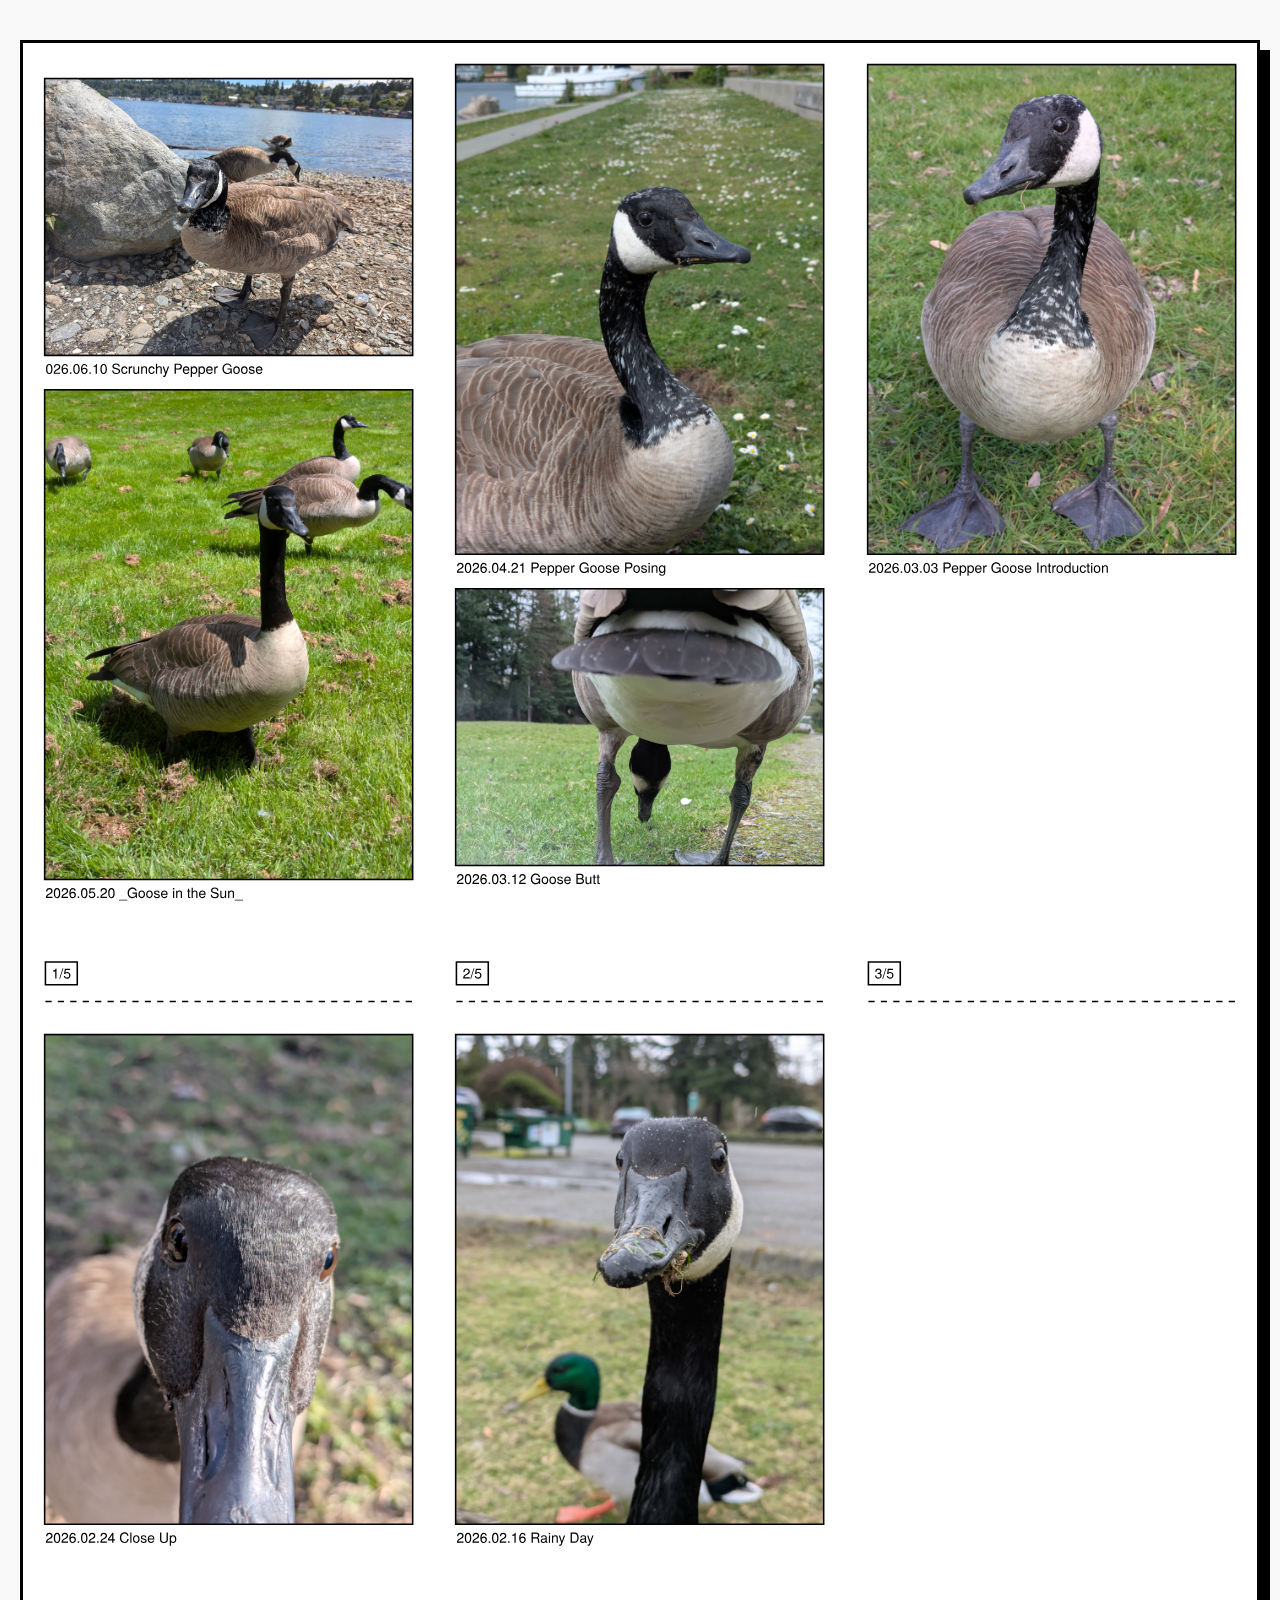
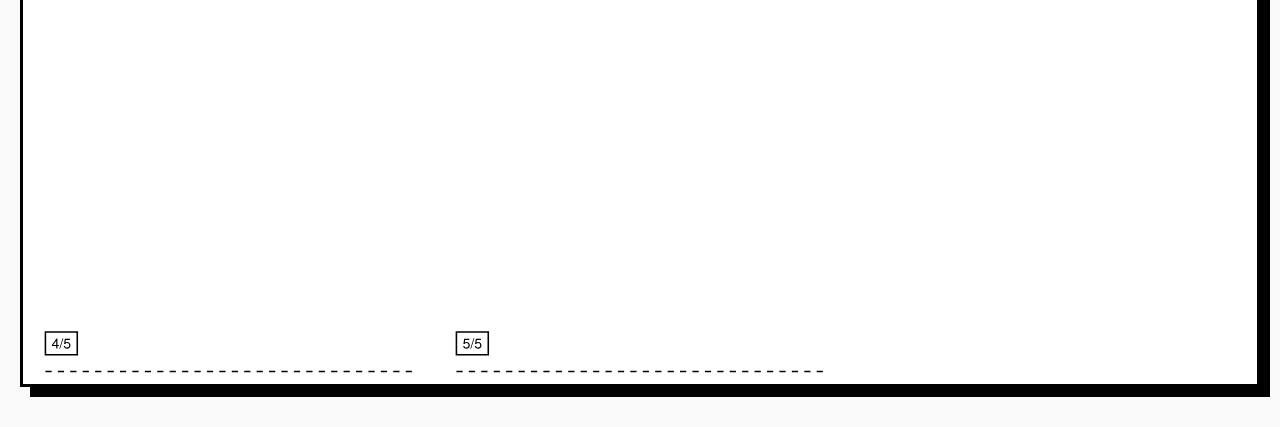
==== goosewall.html @ d91beb02 "Added the goosewall, and tried fixing some print issues." ====
<!DOCTYPE html>
<html lang="en">
  <head>
    <meta charset="utf-8">
    <meta name="viewport" content="width=device-width, initial-scale=1.0">
    <link rel="icon" type="image/x-icon" href="assets/favicon.png">
    <title>9oose.net</title>
        <link rel="stylesheet" href="basic_page_style.css">
  </head>
  <body>
    <main>
      <div class="document-container">
        <div class="svg-column" data-src="goosewall/new-standard-goosewall-1.svg"></div>
        <div class="svg-column" data-src="goosewall/new-standard-goosewall-2.svg"></div>
        <div class="svg-column" data-src="goosewall/new-standard-goosewall-3.svg"></div>
        <div class="svg-column" data-src="goosewall/new-standard-goosewall-4.svg"></div>
        <div class="svg-column" data-src="goosewall/new-standard-goosewall-5.svg"></div>
      </div>
    </main>

    <script>
      // The new Inline Injection Script
      window.addEventListener('load', () => {
          const columns = document.querySelectorAll('.svg-column');

          columns.forEach(async (col) => {
              try {
                  // 1. Fetch the raw SVG file from your server
                  const source = col.getAttribute('data-src');
                  const response = await fetch(source);

                  if (!response.ok) throw new Error("Could not fetch SVG");

                  // 2. Read it as text and inject it directly into the webpage
                  const svgText = await response.text();
                  col.innerHTML = svgText;

                  // 3. Now that it is natively on the page, easily fix the links!
                  const links = col.querySelectorAll('a');
                  links.forEach(link => {
                      link.setAttribute('target', '_top'); // Break out!
                      link.setAttribute('rel', 'noopener noreferrer'); // Security lock
                  });

              } catch (e) {
                  console.error(`Failed to inject ${col.getAttribute('data-src')}:`, e);
              }
          });
      });
    </script>
  </body>
</html>
---- basic_page_style.css ----
/* --------------------------------------
 *  1. MOBILE FIRST (Default Screen Styles)
 *  -------------------------------------- */
body {
    margin: 0;
    padding: 20px;
    background: #f9f9f9;
}

.document-container {
    display: grid;
    grid-template-columns: 1fr;
    gap: 20px;
    margin-bottom: 40px;

    background: white;
    border: 3px solid black;
    box-shadow: 10px 10px 0px black;
    padding: 10px;
}

/* THE FIX: We target the <div> AND the injected <svg>! */
.svg-column,
.svg-column svg {
    width: 100% !important;
    height: auto !important;
    max-width: 100%;
    display: block; /* Removes weird spacing below images */
}

/* --------------------------------------
 *  2. DESKTOP SCREENS
 *  -------------------------------------- */
@media screen and (min-width: 768px) {
    .document-container {
        grid-template-columns: repeat(3, 1fr);
        max-width: 1440px;
        margin: 20px auto 20px auto;
    }
}

/* --------------------------------------
 * 3. PERFECT PRINT SETTINGS
 * -------------------------------------- */
@media print {
    @page {
        size: landscape;
        margin: 0 0 0 0.5in;
    }

    body {
        background: white !important;
        padding: 0 !important;
        margin: 0 !important; /* Ensure screen margin: 0; padding: 20px; is wiped out */
    }

    .document-container {
        /* Force clear the screen layout settings */
        display: flex !important;
        flex-direction: row !important;
        flex-wrap: wrap !important;

        /* Wipe out the 20px grid gap and use standard margins for safety */
        gap: 0 !important;
        row-gap: 0 !important;
        column-gap: 0 !important;

        /* Wipe out the 40px bottom margin completely */
        margin: 0 !important;
        padding: 0 !important;
        height: auto !important;
        min-height: 0 !important;

        background: transparent !important;
        border: none !important;
        box-shadow: none !important;
    }

    .svg-column {
        /* To avoid gap-shorthand issues in print engines, use precise margins */
        width: 32% !important;
        margin-right: 2% !important;
        margin-bottom: 0 !important; /* Reset row heights */

        break-inside: avoid !important;
        box-sizing: border-box !important;
    }

    /* Remove the right margin from every 3rd item so the math fits perfectly */
    .svg-column:nth-child(3n) {
        margin-right: 0 !important;
    }

    /* Handle the page breaks cleanly */
    .svg-column:nth-child(3n):not(:last-child) {
        break-after: page !important;
    }

    /* Safety override: strip margins from final row completely */
    .svg-column:last-child,
    .svg-column:nth-last-child(-n+3) {
        margin-bottom: 0 !important;
    }
}
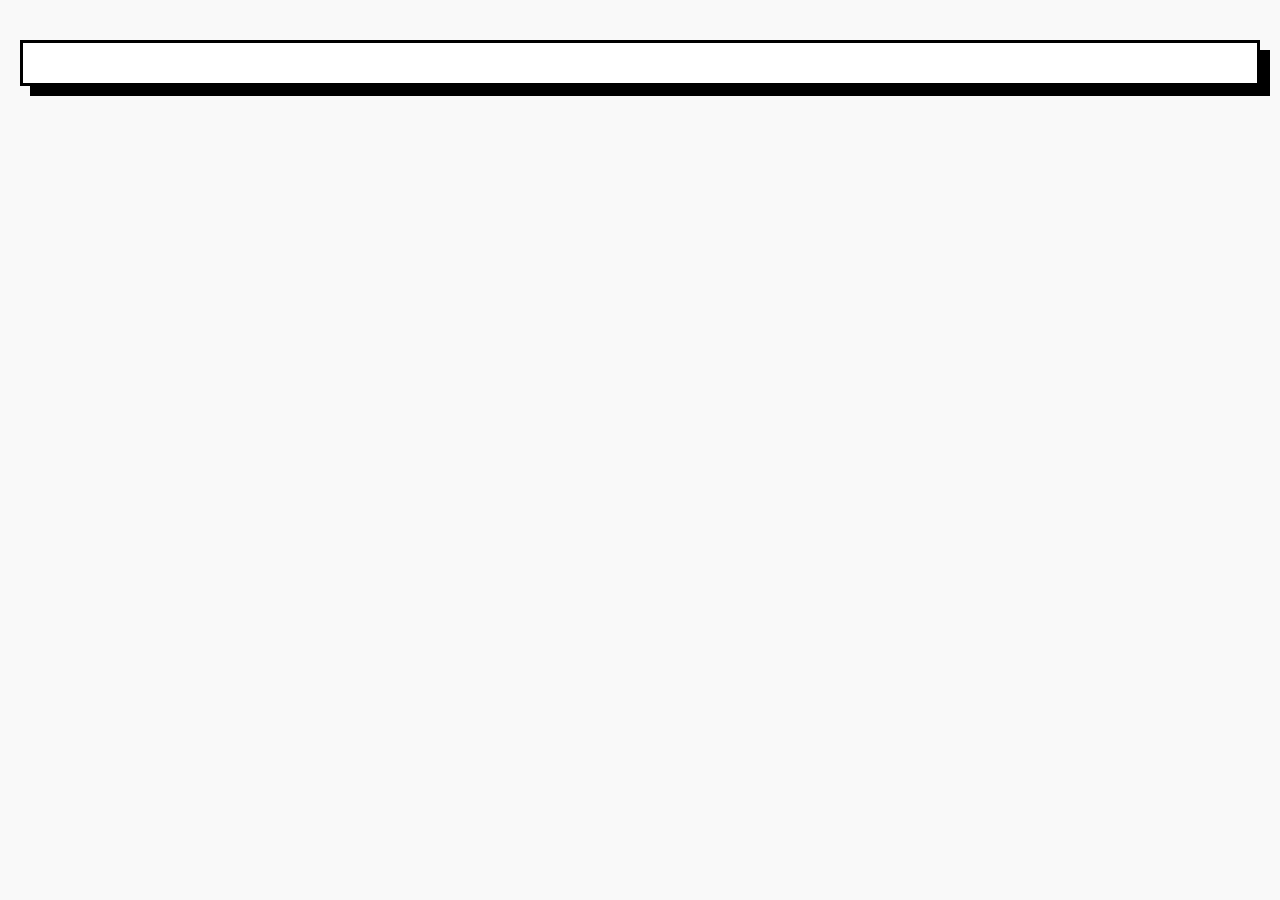
==== commit 502acc79: "Removed JavaScript, fixed link text on homepage." ====
--- a/goosewall.html
+++ b/goosewall.html
@@ -17,36 +17,5 @@
         <div class="svg-column" data-src="goosewall/new-standard-goosewall-5.svg"></div>
       </div>
     </main>
-
-    <script>
-      // The new Inline Injection Script
-      window.addEventListener('load', () => {
-          const columns = document.querySelectorAll('.svg-column');
-
-          columns.forEach(async (col) => {
-              try {
-                  // 1. Fetch the raw SVG file from your server
-                  const source = col.getAttribute('data-src');
-                  const response = await fetch(source);
-
-                  if (!response.ok) throw new Error("Could not fetch SVG");
-
-                  // 2. Read it as text and inject it directly into the webpage
-                  const svgText = await response.text();
-                  col.innerHTML = svgText;
-
-                  // 3. Now that it is natively on the page, easily fix the links!
-                  const links = col.querySelectorAll('a');
-                  links.forEach(link => {
-                      link.setAttribute('target', '_top'); // Break out!
-                      link.setAttribute('rel', 'noopener noreferrer'); // Security lock
-                  });
-
-              } catch (e) {
-                  console.error(`Failed to inject ${col.getAttribute('data-src')}:`, e);
-              }
-          });
-      });
-    </script>
   </body>
 </html>
--- a/basic_page_style.css
+++ b/basic_page_style.css
@@ -1,3 +1,11 @@
+*, *::before, *::after {
+box-sizing: border-box;
+}
+
+html, body {
+    max-width: 100vw;
+    overflow-x: hidden; /* Prevents horizontal scrollbars/bleeding on screens */
+}
 /* --------------------------------------
  *  1. MOBILE FIRST (Default Screen Styles)
  *  -------------------------------------- */
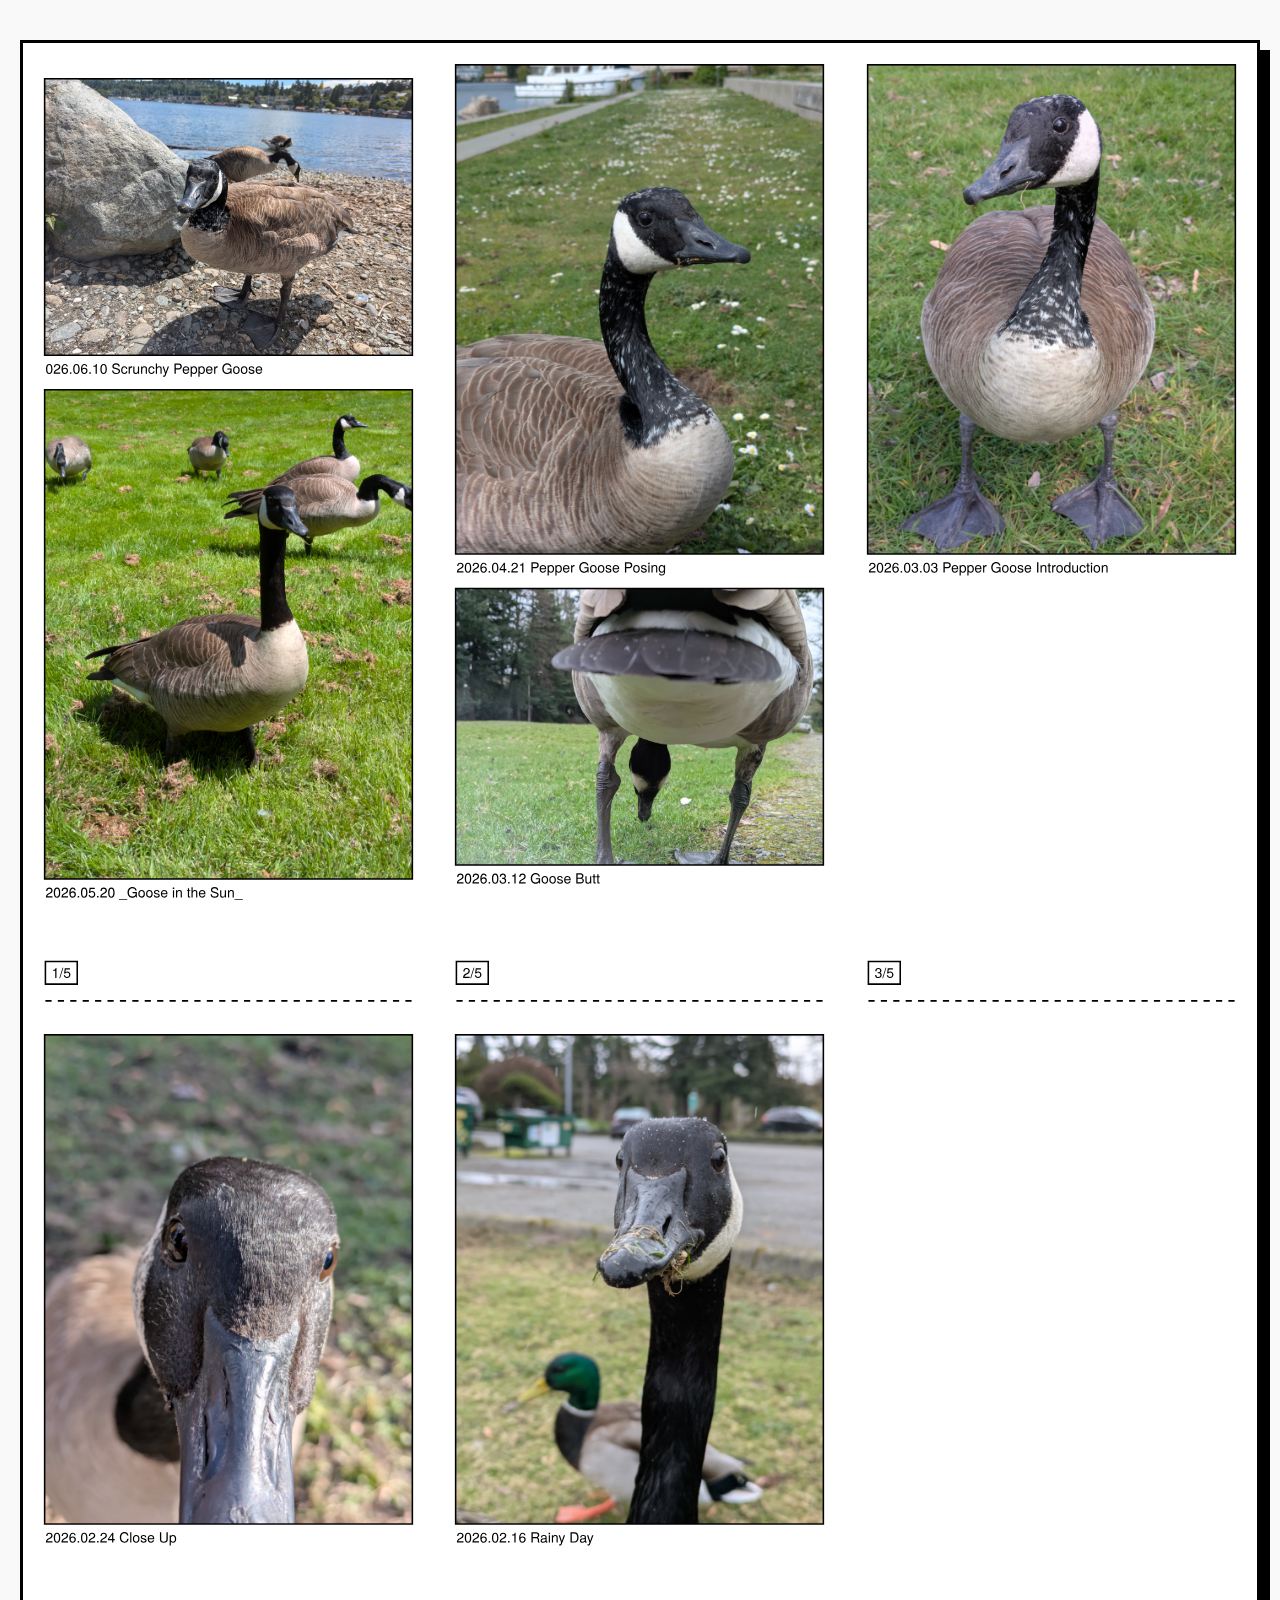
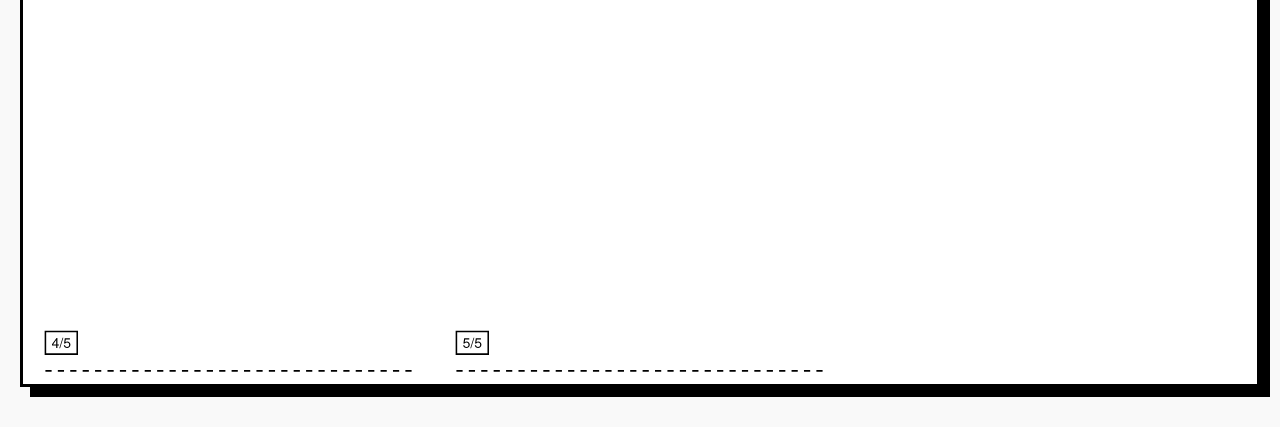
==== commit 0f03e936: "Objects?" ====
--- a/goosewall.html
+++ b/goosewall.html
@@ -10,11 +10,11 @@
   <body>
     <main>
       <div class="document-container">
-        <div class="svg-column" data-src="goosewall/new-standard-goosewall-1.svg"></div>
-        <div class="svg-column" data-src="goosewall/new-standard-goosewall-2.svg"></div>
-        <div class="svg-column" data-src="goosewall/new-standard-goosewall-3.svg"></div>
-        <div class="svg-column" data-src="goosewall/new-standard-goosewall-4.svg"></div>
-        <div class="svg-column" data-src="goosewall/new-standard-goosewall-5.svg"></div>
+        <object class="svg-column" data="goosewall/new-standard-goosewall-1.svg" type="image/svg+xml"></object>
+        <object class="svg-column" data="goosewall/new-standard-goosewall-2.svg" type="image/svg+xml"></object>
+        <object class="svg-column" data="goosewall/new-standard-goosewall-3.svg" type="image/svg+xml"></object>
+        <object class="svg-column" data="goosewall/new-standard-goosewall-4.svg" type="image/svg+xml"></object>
+        <object class="svg-column" data="goosewall/new-standard-goosewall-5.svg" type="image/svg+xml"></object>
       </div>
     </main>
   </body>
--- a/basic_page_style.css
+++ b/basic_page_style.css
@@ -28,8 +28,8 @@
 }
 
 /* THE FIX: We target the <div> AND the injected <svg>! */
-.svg-column,
-.svg-column svg {
+object.svg-column,
+object.svg-column svg {
     width: 100% !important;
     height: auto !important;
     max-width: 100%;
@@ -84,7 +84,7 @@
         box-shadow: none !important;
     }
 
-    .svg-column {
+    object.svg-column {
         /* To avoid gap-shorthand issues in print engines, use precise margins */
         width: 32% !important;
         margin-right: 2% !important;
@@ -95,7 +95,7 @@
     }
 
     /* Remove the right margin from every 3rd item so the math fits perfectly */
-    .svg-column:nth-child(3n) {
+    object.svg-column:nth-child(3n) {
         margin-right: 0 !important;
     }
 
